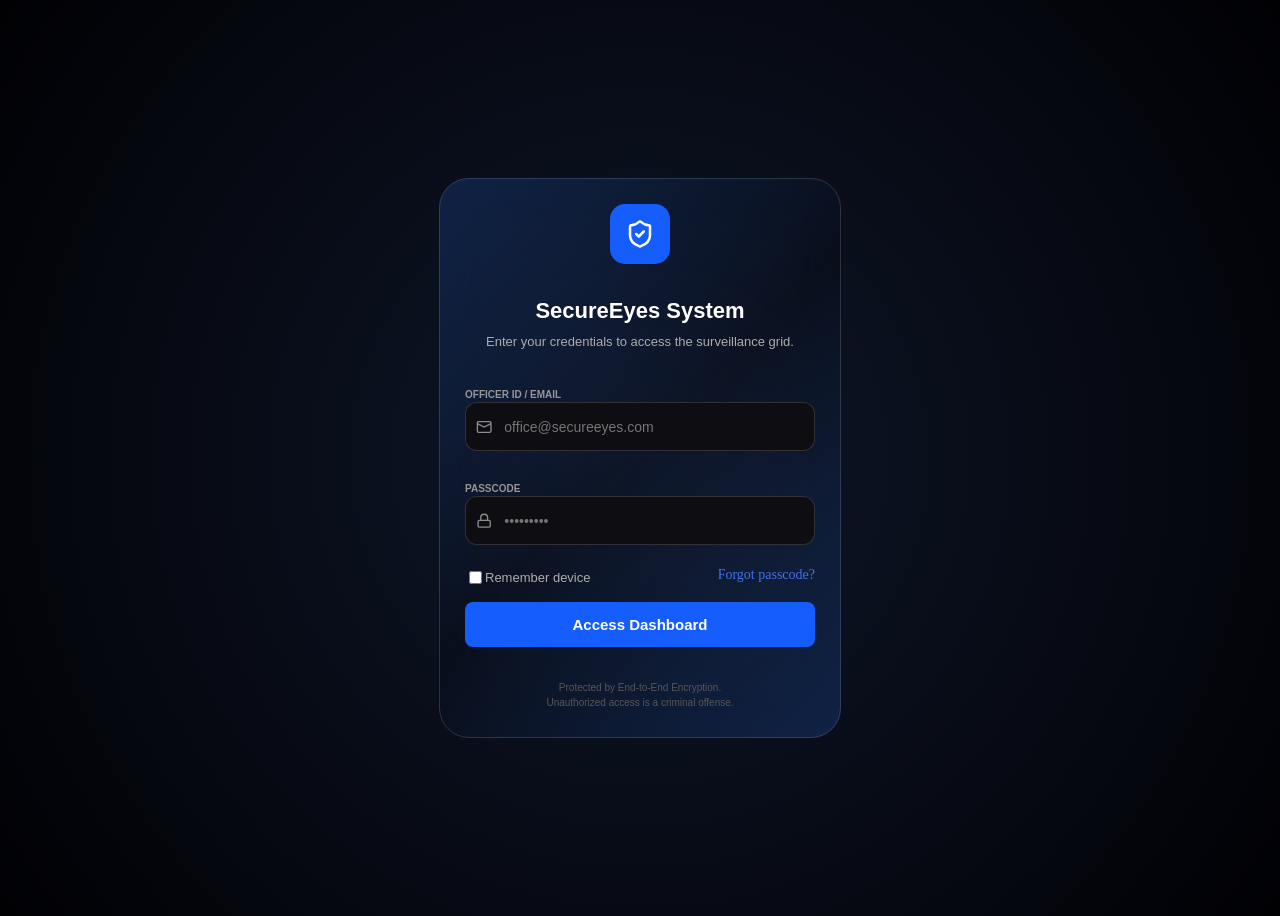
==== index.html @ a341ec39 "Update and rename login-page.html to index.html" ====
<!DOCTYPE html>
<html lang="en">
<head>
    <meta charset="UTF-8">
    <meta name="viewport" content="width=device-width, initial-scale=1.0">
    <title>SecureEyes</title>
    <link rel="stylesheet" href="styles/login-page.css">
    
    <link rel="icon" type="image/png" href="images/web-logo.png?v">

</head>
<body>

    <script>

        const savedTheme = localStorage.getItem('theme');
    
        if (savedTheme === 'dark') {
        document.body.classList.add('dark-mode');
            }
    </script>
    
    <div class="login-container">

        
    
         <svg id="web-logo" xmlns="http://www.w3.org/2000/svg" width="24" 
     height="24" viewBox="0 0 24 24" fill="none" stroke="currentColor"
      stroke-width="2" stroke-linecap="round" stroke-linejoin="round"
       class="lucide lucide-shield-check w-8 h-8 text-white" 
       data-fg-djkv9="1.43:1.6216:/src/app/components/LoginPage.tsx:38:13:1654:46:e:ShieldCheck::::::CqaD">
       <path d="M20 13c0 5-3.5 7.5-7.66 8.95a1 1 0 0 1-.67-.01C7.5 20.5 4 18 4 13V6a1 1 0 0 1 1-1c2 0 4.5-1.2 
       6.24-2.72a1.17 1.17 0 0 1 1.52 0C14.51 3.81 17 5 19 5a1 1 0 0 1 1 1z"></path><path d="m9 12 2 2 4-4"></path></svg>

       <h1 id="web-name" >SecureEyes System</h1>
       <p id="intro-text" >Enter your credentials to access the surveillance grid. </p>

        <p class="input-label">OFFICER ID / EMAIL</p>

        <div class="input-wrapper">
        <svg class="icon" width="18" height="18" viewBox="0 0 24 24"
        fill="none" stroke="currentColor" stroke-width="2">
        <rect width="20" height="16" x="2" y="4" rx="2"></rect>
        <path d="m22 7-10 5L2 7"></path>
         </svg>
         <input id="mail-input" type="text" placeholder="office@secureeyes.com">
        </div>

          <p class="input-label">PASSCODE</p>

        <div class="input-wrapper">

            <svg class="icon" xmlns="http://www.w3.org/2000/svg" 
        width="18" height="18" viewBox="0 0 24 24" 
        fill="none" stroke="currentColor" stroke-width="2" 
        stroke-linecap="round" stroke-linejoin="round">
     
        <rect x="3" y="11" width="18" height="10" rx="2"></rect>
        <path d="M7 11V7a5 5 0 0 1 10 0v4"></path>
        </svg>

         <input id="pass-input" type="password" placeholder="&bull;&bull;&bull;&bull;&bull;&bull;&bull;&bull;&bull;">
        </div>


       <div class="remember-forgot-column" >

        <div class="remember-device">       
        <input class="remember-device-checkbox" type="checkbox" name="device">
       <label  for="device">Remember device</label>
         </div>


       <p id="forgot-passcode">Forgot passcode?</p>
        </div>

        
       
             <button id="access-button" >
                <span class="btn-text">Access Dashboard</span>
                <span class="loader"></span>
        </button>
   
       
    
        <div class="about-security" >
            <p class="security-texts">Protected by End-to-End Encryption.</p>
            <p class="security-texts">Unauthorized access is a criminal offense.</p>
        </div>
      </div>

      <script src="js/login-page.js"></script>
      <script src="js/theme-toggle.js"></script>
</body>
</html>
---- styles/login-page.css ----
body{
    height: 100vh;
    background: radial-gradient(circle at center, #0f172a 0%, #010104 100%);
    align-items: center;
    justify-content: center;
    display: flex;
    overflow: hidden;

}

.login-container{
    width: 350px;
    border-radius: 30px;
    padding: 25px;
    text-align: center;
    border: 1px solid rgba(255, 255, 255, 0.15);
    backdrop-filter: blur(20px);
    -webkit-backdrop-filter: blur(20px);
    position: relative;
    z-index: 1;
}

.login-container::before{
    content: "";
    position: absolute;
    inset: -1px;
    border-radius: 30px;
    background: linear-gradient(135deg, oklch(60% 0.2 260),transparent, oklch(60% 0.2 260));
    z-index: -1;
    opacity: 0.2;
}


@media(max-width:600px){
    .login-container{
        padding: 15px;
    }
}

#web-logo{
    background-color: oklch(0.546 0.245 262.881);
    color: rgb(255, 255, 255);
    padding: 15px;
    border-radius: 15px;
    margin-top: 0px;
    height: 30px;
    width: 30px;
    transition: 0.25s ease;
}

#web-logo:hover{
    transform: scale(1.05);
    
}


#web-name{
    color: white;
    font-family: arial;
    font-size: 22px;
    justify-content: center;
    align-items: center;
    display: flex;
    margin-bottom: 10px;
    margin-top: 30px;
}

#intro-text{
    margin-top: 10px;
    color: rgb(173, 172, 172);
    align-items: center;
    justify-content: center;
    font-family: arial;
    font-size: 13px;
    margin-bottom: 40px;
}

.input-label{
    color: rgb(150, 150, 150);
    font-family: arial;
    margin-bottom: 0px;
    font-size: 10px;
    display: flex;
    font-weight: bold;
    

}

.input-wrapper{
    display: flex;
    align-items: center;
    background: oklch(16.152% 0.01051 285.148);
    border-radius: 12px;
    padding: 10px 10px;
    margin-top: 2px;
    margin-bottom: 32px;
    border: 1px solid rgba(255, 255, 255, 0.15);
    text-transform: uppercase;
    letter-spacing: 1px;
 
}

.input-wrapper svg{
    color: rgb(141, 140, 140);
    margin-right: 10px;
}

.input-wrapper input{
    background: transparent;
    border:none;
    outline: none;
    font-size: 14px;
    color:rgb(199, 199, 199);
    width: 100%;
    height: 25px;
    transition: 0.25s ease;
    
    
}

.input-wrapper input:-webkit-autofill,
.input-wrapper input:-webkit-autofill:hover,
.input-wrapper input:-webkit-autofill:focus,
.input-wrapper input:-webkit-autofill:active {
    -webkit-box-shadow: 0 0 0 1000px transparent inset !important;
    -webkit-text-fill-color: rgb(199, 199, 199) !important;
    transition: background-color 5000s ease-in-out 0s;
}

.input-wrapper input {
    background: transparent;
    border: none;
    outline: none;
    font-size: 14px;
    color: rgb(199, 199, 199);
    width: 100%;
    height: 25px;
    transition: 0.25s ease;
}

.input-wrapper:focus-within{
    border: 1px solid oklch(0.546 0.245 262.881);
    box-shadow: 0 0 8px oklch(0.546 0.245 262.881 / 0.4);
}

.input-wrapper:focus-within svg{
    color: oklch(0.546 0.245 262.881);
}


.remember-device{
    margin-top: -20px;
    display: flex;
    align-items: center;
    color: rgb(173, 172, 172);
    font-size: 13px;
    font-family: arial;
    transition: 0.25s ease;
}


.remember-forgot-column{
    display: flex;
    justify-content: space-between;
    align-items: center;
}

#forgot-passcode{
    font-size: 14px;
    align-items: center;
    color: oklch(59.025% 0.18777 263.317);
    margin-top: -10px;
    transition: 0.25s ease;
}

#forgot-passcode:hover{
    color: oklch(66.854% 0.15126 263.85);
    cursor: pointer;
}

#access-button{
    height: 45px;
    width: 350px;
    margin-top: 5px;
    border-radius: 8px;
    background-color: oklch(0.546 0.245 262.881);
    border: none;
    color: white;
    font-size: 15px;
    font-weight: bolder;
    transition: 0.25s ease;
    cursor: pointer;
    transition: 0.25s ease;
}

#access-button:hover{
    background-color: oklch(60.519% 0.21031 262.988);
    box-shadow: 0 8px 20px oklch(0.546 0.245 262.881 / 0.4);
    transform: translateY(1px);
}

#access-button:active{
     background-color: oklch(66.637% 0.16962 263.477);
}

.about-security{
    color: rgb(89, 87, 87);
    margin-top: 35px;
    font-family: arial;
    font-size: 10px;
}

.security-texts{
    margin-top: 0px;
    margin-bottom: 4px;
    cursor:default;
}




.dark-mode { 
   background: linear-gradient(135deg, #e8edf5, #d3d9e6);
    backdrop-filter: blur(10px);
   
}

.dark-mode .login-container{
    background-color: rgb(255, 255, 255);
   
}

.dark-mode #web-name{
    color: black;
}

.dark-mode #intro-text{
    color: rgb(92, 91, 91);
}

.dark-mode .input-wrapper  {
    background-color: white;
    border: 1px solid rgb(230, 230, 230);    
}

.dark-mode .input-wrapper input {
    color: rgb(81, 81, 81);
}

.dark-mode .remember-device{
    color: rgb(84, 84, 84);
}

.dark-mode 
.remember-device:hover{
    color: rgb(4, 4, 4);
}

.dark-mode 
#forgot-passcode:hover{
    color: oklch(45.369% 0.21187 262.835);
}

.dark-mode .about-security{
    color: rgb(63, 62, 62);
    margin-top: 35px;
    font-family: arial;
    font-size: 10px;
}
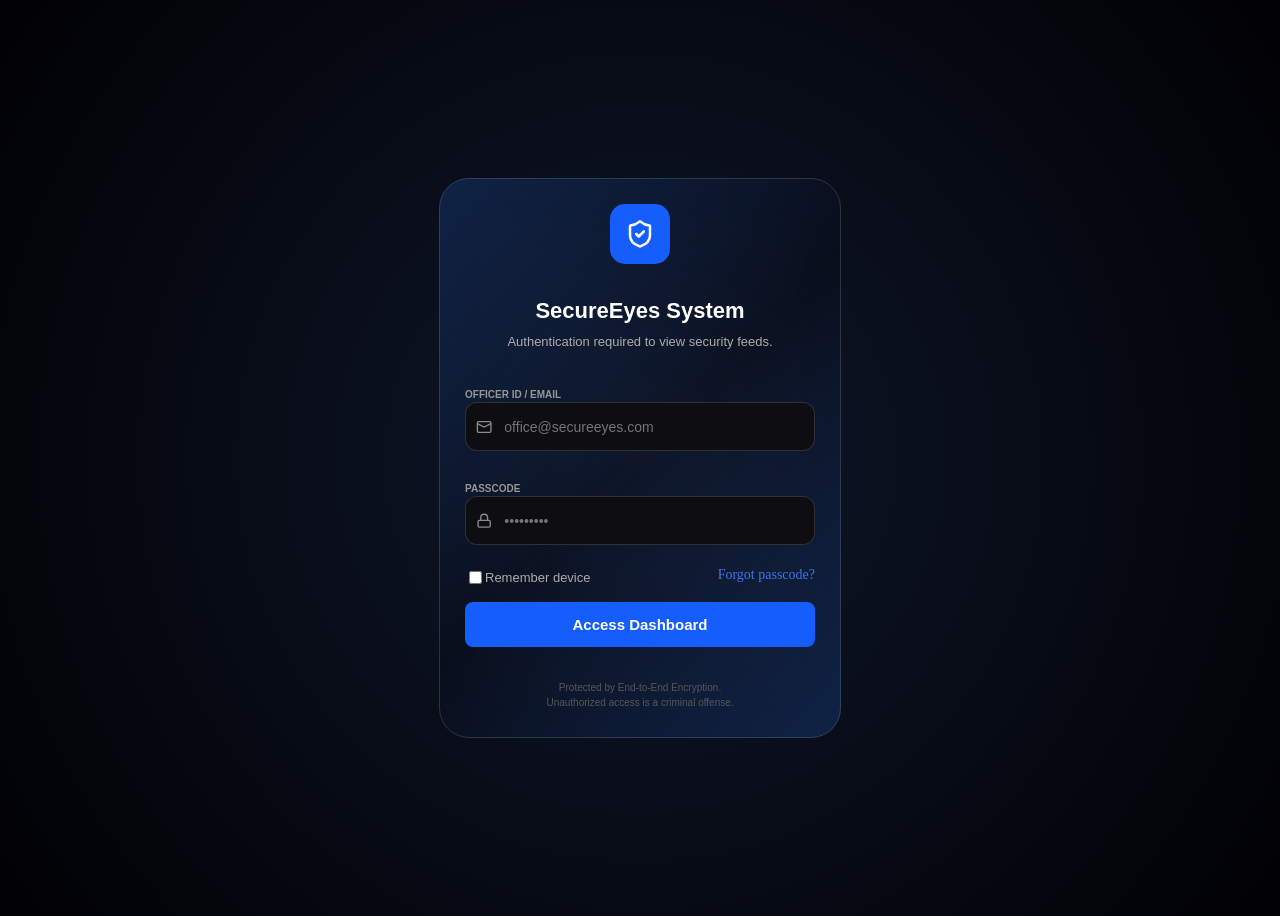
==== commit ffaf7e89: "Change intro text for login page Updated the intro text for better clarity." ====
--- a/index.html
+++ b/index.html
@@ -33,7 +33,7 @@
        6.24-2.72a1.17 1.17 0 0 1 1.52 0C14.51 3.81 17 5 19 5a1 1 0 0 1 1 1z"></path><path d="m9 12 2 2 4-4"></path></svg>
 
        <h1 id="web-name" >SecureEyes System</h1>
-       <p id="intro-text" >Enter your credentials to access the surveillance grid. </p>
+       <p id="intro-text" >Authentication required to view security feeds.</p>
 
         <p class="input-label">OFFICER ID / EMAIL</p>
 
@@ -93,3 +93,4 @@
       <script src="js/theme-toggle.js"></script>
 </body>
 </html>
+
--- a/styles/login-page.css
+++ b/styles/login-page.css
@@ -31,10 +31,56 @@
     opacity: 0.2;
 }
 
-
-@media(max-width:600px){
-    .login-container{
-        padding: 15px;
+@media (max-width: 600px) {
+    body {
+        padding: 0;
+        margin: 0;
+        height: 100dvh;
+        display: flex;
+        align-items: center;
+        justify-content: center;
+        overflow: hidden;
+    }
+
+    .login-container {
+      
+        width: 100vw;
+        height: 100dvh;
+        
+       
+        margin: 0;
+        border: none;
+        border-radius: 0;
+        
+     
+        display: flex;
+        flex-direction: column;
+        justify-content: center; 
+        align-items: stretch;    
+        
+        padding: 0 30px; 
+        box-sizing: border-box;
+    }
+
+    #web-logo {
+        
+        align-self: center; 
+        margin-bottom: 40px; 
+        width: 60px;  
+        height: 60px;
+    }
+
+    .input-wrapper, 
+    #access-button {
+        width: 100%;
+        box-sizing: border-box;
+    }
+
+    #access-button {
+        margin-top: 20px;
+        display: flex;
+        justify-content: center;
+        align-items: center;
     }
 }
 
@@ -269,3 +315,6 @@
     font-size: 10px;
 }
 
+
+
+
